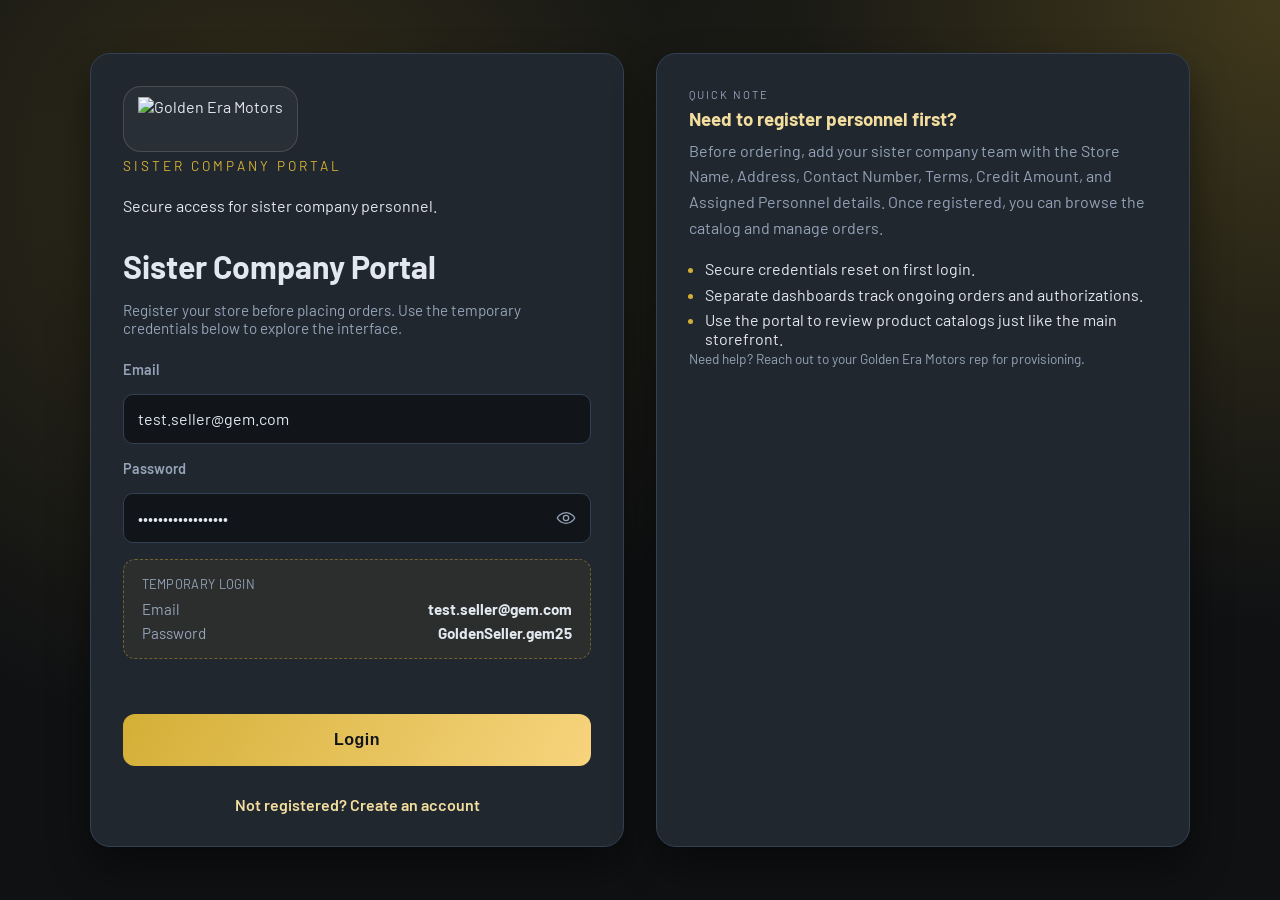
==== sc-orders.html @ 74445f39 "Add files via upload" ====
<!DOCTYPE html>
<html lang="en">
<head>
<meta charset="UTF-8">
<meta name="viewport" content="width=device-width, initial-scale=1.0">
<title>My Orders | Golden Era Motors</title>

<link rel="stylesheet" href="sc-style.css">
<link rel="preconnect" href="https://fonts.googleapis.com">
<link rel="preconnect" href="https://fonts.gstatic.com" crossorigin>
<link href="https://fonts.googleapis.com/css2?family=Barlow:wght@400;500;600;700&display=swap" rel="stylesheet">

<script src="https://cdn.jsdelivr.net/npm/@supabase/supabase-js"></script>
<script src="js/sc-config.js"></script>
<script src="js/supabase.js"></script>

</head>

<body>

<header class="sc-products-header">
  <div class="sc-header-brand">
    <div class="sc-brand-stack">
      <a class="sc-header-logo-link" href="sc-dashboard.html" aria-label="Go to dashboard">
        <img class="sc-header-logo" src="https://pub-431a1eccf270455a99eab6163255ef53.r2.dev/logo/GoldenEraMotors.png" alt="Golden Era Motors">
      </a>
      <p class="sc-header-subtitle">Sister Company Portal</p>
    </div>
  </div>
  <nav class="sc-products-nav">
    <a href="sc-dashboard.html" aria-label="Dashboard">
      <span class="nav-icon" aria-hidden="true">
        <svg viewBox="0 0 24 24" focusable="false">
          <path d="M3 10.5 12 3l9 7.5v8.5a1 1 0 0 1-1 1h-5v-6h-6v6H4a1 1 0 0 1-1-1z" fill="none" stroke="currentColor" stroke-width="1.6" stroke-linecap="round" stroke-linejoin="round"/>
        </svg>
      </span>
      <span class="nav-label">Dashboard</span>
    </a>
    <a href="sc-products.html" aria-label="Products">
      <span class="nav-icon" aria-hidden="true">
        <svg viewBox="0 0 24 24" focusable="false">
          <rect x="3" y="3" width="7" height="7" rx="1" fill="none" stroke="currentColor" stroke-width="1.6"/>
          <rect x="14" y="3" width="7" height="7" rx="1" fill="none" stroke="currentColor" stroke-width="1.6"/>
          <rect x="3" y="14" width="7" height="7" rx="1" fill="none" stroke="currentColor" stroke-width="1.6"/>
          <rect x="14" y="14" width="7" height="7" rx="1" fill="none" stroke="currentColor" stroke-width="1.6"/>
        </svg>
      </span>
      <span class="nav-label">Products</span>
    </a>
    <a href="sc-cart.html" aria-label="Cart">
      <span class="nav-icon" aria-hidden="true">
        <svg viewBox="0 0 24 24" focusable="false">
          <path d="M6 6h15l-1.6 5.7a2 2 0 0 1-1.9 1.3H8.2a2 2 0 0 1-1.9-1.4L5 3H2" fill="none" stroke="currentColor" stroke-width="1.6" stroke-linecap="round" stroke-linejoin="round"/>
          <circle cx="9" cy="19" r="1.6" fill="none" stroke="currentColor" stroke-width="1.6"/>
          <circle cx="18" cy="19" r="1.6" fill="none" stroke="currentColor" stroke-width="1.6"/>
        </svg>
        <span class="nav-badge" id="cartBadge"></span>
      </span>
      <span class="nav-label">Cart</span>
    </a>
    <a href="sc-orders.html" class="active" aria-label="Orders">
      <span class="nav-icon" aria-hidden="true">
        <svg viewBox="0 0 24 24" focusable="false">
          <path d="M8 6h12M8 12h12M8 18h12M4 6h.01M4 12h.01M4 18h.01" fill="none" stroke="currentColor" stroke-width="1.6" stroke-linecap="round"/>
        </svg>
        <span class="nav-badge" id="ordersBadge"></span>
      </span>
      <span class="nav-label">Orders</span>
    </a>
    <a href="sc-register.html" aria-label="Account">
      <span class="nav-icon" aria-hidden="true">
        <svg viewBox="0 0 24 24" focusable="false">
          <path d="M12 12a4 4 0 1 0-0.001-8.001A4 4 0 0 0 12 12Zm-7 8.5a7 7 0 0 1 14 0" fill="none" stroke="currentColor" stroke-width="1.6" stroke-linecap="round"/>
        </svg>
      </span>
      <span class="nav-label">Account</span>
    </a>
    <a href="sc-logout.html" data-logout aria-label="Logout">
      <span class="nav-icon" aria-hidden="true">
        <svg viewBox="0 0 24 24" focusable="false">
          <path d="M15 12H3M11 8l4 4-4 4M21 4v16a1 1 0 0 1-1 1h-6" fill="none" stroke="currentColor" stroke-width="1.6" stroke-linecap="round" stroke-linejoin="round"/>
        </svg>
      </span>
      <span class="nav-label">Logout</span>
    </a>
    <div class="sc-header-store" aria-live="polite">
      <span class="sc-header-store-label">Logged on</span>
      <span class="sc-header-store-name" id="scHeaderStoreName">-</span>
    </div>
  </nav>
</header>

<div class="container">
  <h2>My Orders</h2>

  <div class="table-container">
    <table>
      <thead>
        <tr>
          <th>Order #</th>
          <th>Date</th>
          <th>Total</th>
          <th>Status</th>
        </tr>
      </thead>
      <tbody id="ordersTableBody"></tbody>
    </table>
  </div>
</div>

<script src="sc-guard.js"></script>
<script src="sc-header.js"></script>
<script src="sc-logout-confirm.js"></script>
<script src="sc-orders.js"></script>

</body>
</html>
---- sc-style.css ----
/* Golden Era Motors - SC Portal Styles */

/* Using variables for consistency, inspired by your main stylesheet */
:root {
  --primary: #D4AF37; /* GM Gold */
  --primary-light: #F3DE9F; /* GM Gold Soft */
  --background: #181a1b; /* Very dark gray */
  --text: #E2E8F0; /* Light gray for text */
  --text-light: #94A3B8; /* Muted gray */
  --border: #334155; /* Slate/blue-gray for borders */
  --card: #21272e; /* Dark card background */
  --image-bg: #ffffff; /* White image background */
  --shadow: 0 4px 6px -1px rgba(0, 0, 0, 0.4), 0 2px 4px -2px rgba(0, 0, 0, 0.3);
  --danger: #f87171; /* Red for destructive actions */
  --font-head: "Barlow", "Segoe UI", sans-serif;
  --font-body: "Barlow", "Segoe UI", sans-serif;
  --font-mono: "Barlow", "Segoe UI", sans-serif;
}

/* Basic Reset & Body */
* {
  box-sizing: border-box;
}

body {
  margin: 0;
  font-family: var(--font-body);
  background-color: var(--background);
  color: var(--text);
  -webkit-font-smoothing: antialiased;
  -moz-osx-font-smoothing: grayscale;
}

/* Header */
header {
  background: linear-gradient(106deg, #24160F 0%, #2E1D14 42%, #4B5057 100%);
  padding: 1rem 2rem;
  display: flex;
  justify-content: space-between;
  align-items: center;
  border-bottom: 1px solid var(--border);
  box-shadow: var(--shadow);
}

header h2 {
  margin: 0;
  font-family: var(--font-head);
  color: var(--primary-light);
  font-size: 1.5rem;
}

header nav {
  display: flex;
  gap: 1.5rem;
}

header nav a {
  color: var(--text-light);
  text-decoration: none;
  font-weight: 600;
  padding: 0.5rem 0;
  border-bottom: 2px solid transparent;
  transition: color 0.2s, border-color 0.2s;
}

header nav a:hover,
header nav a.active {
  color: var(--primary);
  border-bottom-color: var(--primary);
}

/* Main Container */
.dashboard-container, .container {
  max-width: 1200px;
  margin: 2rem auto;
  padding: 0 2rem;
}

.dashboard-container h2, .container h2 {
    font-family: var(--font-head);
    font-size: clamp(1.6rem, 1.2vw + 1.25rem, 2rem);
    line-height: 1.15;
    color: var(--primary-light);
    border-bottom: 1px solid var(--border);
    padding-bottom: 0.5rem;
    margin-bottom: 2rem;
}

.dashboard-container h3 {
    font-family: var(--font-head);
    font-size: 1.5rem;
    color: var(--text);
    margin-top: 3rem;
    margin-bottom: 1.5rem;
}

.dashboard-gallery {
  display: grid;
  grid-template-columns: repeat(auto-fit, minmax(160px, 1fr));
  gap: 1rem;
  margin-bottom: 2.5rem;
}

.dashboard-gallery img {
  width: 100%;
  height: 160px;
  object-fit: cover;
  border-radius: 14px;
  border: 1px solid var(--border);
  background: var(--image-bg);
  box-shadow: var(--shadow);
}

/* Cards */
.cards {
  display: grid;
  grid-template-columns: repeat(auto-fit, minmax(240px, 1fr));
  gap: 1.5rem;
  margin-bottom: 2rem;
}

.card {
  background: var(--card);
  padding: 1.5rem;
  border-radius: 12px;
  border: 1px solid var(--border);
  box-shadow: var(--shadow);
  transition: transform 0.2s, box-shadow 0.2s;
}

.card:hover {
    transform: translateY(-5px);
    box-shadow: 0 8px 25px rgba(0,0,0,0.2);
}

.card h3 {
  margin: 0 0 0.5rem 0;
  font-size: 0.9rem;
  font-family: var(--font-mono);
  color: var(--text-light);
  text-transform: uppercase;
}

.card p {
  margin: 0;
  font-size: 2rem;
  font-weight: 700;
  color: var(--primary);
  font-family: var(--font-mono);
}

/* Quick Links */
.quick-links {
  display: flex;
  gap: 1rem;
  margin-bottom: 2rem;
}

.quick-links a {
  padding: 0.75rem 1.5rem;
  background: var(--primary);
  color: var(--background);
  text-decoration: none;
  border-radius: 8px;
  font-weight: 700;
  transition: background-color 0.2s, transform 0.2s;
}

.quick-links a:hover {
  background: var(--primary-light);
  transform: translateY(-2px);
}

/* Table */
.table-container {
    background: var(--card);
    border-radius: 12px;
    border: 1px solid var(--border);
    overflow-x: auto;
    overflow-y: hidden;
    box-shadow: var(--shadow);
    -webkit-overflow-scrolling: touch;
}

table {
  width: 100%;
  border-collapse: collapse;
  font-size: 0.95rem;
  line-height: 1.4;
  min-width: 640px;
}

th, td {
  padding: 1rem 1.5rem;
  border-bottom: 1px solid var(--border);
  text-align: left;
  vertical-align: middle;
}

th {
  background: rgba(0,0,0,0.2);
  font-family: var(--font-mono);
  font-size: 0.75rem;
  font-weight: 600;
  color: var(--text-light);
  text-transform: uppercase;
  letter-spacing: 0.05em;
}

tbody tr:last-child td {
    border-bottom: none;
}

tbody tr:hover {
  background-color: rgba(255, 255, 255, 0.03);
}

/* Cart */
.cart-actions {
  display: flex;
  flex-wrap: wrap;
  align-items: center;
  gap: 0.75rem;
  margin-bottom: 1rem;
}

.cart-actions-spacer {
  flex: 1;
}

.sc-btn {
  height: 40px;
  padding: 0 1rem;
  border-radius: 999px;
  border: 1px solid rgba(255, 255, 255, 0.18);
  background: rgba(255, 255, 255, 0.06);
  color: var(--text);
  font-weight: 700;
  cursor: pointer;
  transition: transform 0.18s ease, background-color 0.18s ease, border-color 0.18s ease;
  display: inline-flex;
  align-items: center;
  justify-content: center;
}

.sc-btn:hover {
  transform: translateY(-1px);
  border-color: rgba(212, 175, 55, 0.6);
}

.sc-btn:focus-visible {
  outline: none;
  box-shadow: 0 0 0 3px rgba(212, 175, 55, 0.3);
}

.sc-btn-primary {
  background: linear-gradient(120deg, var(--primary), #f7d47d);
  border-color: rgba(212, 175, 55, 0.6);
  color: #0f1113;
}

.sc-btn-secondary {
  background: rgba(212, 175, 55, 0.12);
  border-color: rgba(212, 175, 55, 0.35);
}

.sc-btn-ghost {
  background: transparent;
}

.cart-qty {
  width: 84px;
  padding: 0.45rem 0.6rem;
  border-radius: 10px;
  border: 1px solid rgba(255, 255, 255, 0.14);
  background: rgba(17, 20, 25, 0.9);
  color: var(--text);
}

.cart-summary {
  margin-top: 1rem;
  display: flex;
  flex-direction: column;
  gap: 0.35rem;
  align-items: flex-end;
  color: var(--text-light);
}

.cart-summary-row {
  display: flex;
  gap: 0.6rem;
  align-items: baseline;
}

.cart-summary-row strong {
  color: var(--text);
  font-family: var(--font-mono);
}

/* Login grid and cards */
.sc-login-page {
  min-height: 100vh;
  display: flex;
  align-items: center;
  justify-content: center;
  padding: 2rem;
  background: radial-gradient(circle at top right, rgba(212, 175, 55, 0.25), transparent 40%),
    radial-gradient(circle at 20% 20%, rgba(212, 175, 55, 0.18), transparent 45%),
    #0f1113;
}

.login-grid {
  width: min(1100px, 100%);
  display: grid;
  grid-template-columns: repeat(auto-fit, minmax(280px, 1fr));
  gap: 2rem;
  align-items: stretch;
}

.form-card,
.info-card {
  background: var(--card);
  border: 1px solid var(--border);
  border-radius: 20px;
  padding: 2rem;
  box-shadow: 0 20px 40px rgba(0, 0, 0, 0.45);
}

.form-card {
  display: flex;
  flex-direction: column;
  gap: 1rem;
}

.login-brand {
  display: flex;
  flex-direction: column;
  gap: 0.35rem;
}

.login-brand .logo-link {
  display: inline-flex;
  align-items: center;
  justify-content: center;
  padding: 10px 14px;
  border-radius: 18px;
  border: 1px solid rgba(255, 255, 255, 0.14);
  background: rgba(255, 255, 255, 0.04);
  width: fit-content;
}

.login-logo {
  display: block;
  height: 44px;
  width: auto;
}

.login-subtitle {
  margin: 0;
  font-family: var(--font-head);
  letter-spacing: 0.22em;
  text-transform: uppercase;
  font-size: 0.85rem;
  color: var(--primary);
}

.form-card h2,
.info-card h2 {
  margin: 0;
  font-size: 2rem;
  font-family: var(--font-head);
  color: var(--text);
}

.subhead {
  margin: 0;
  font-size: 0.95rem;
  color: var(--text-light);
}

form {
  display: grid;
  gap: 1rem;
  margin-top: 0.5rem;
}

form label {
  font-size: 0.9rem;
  font-weight: 600;
  color: var(--text-light);
}

form input {
  width: 100%;
  height: 50px;
  padding: 0 14px;
  border-radius: 10px;
  border: 1px solid var(--border);
  background: #111419;
  color: var(--text);
  font-size: 1rem;
  font-family: var(--font-body);
  transition: border-color 0.2s ease, box-shadow 0.2s ease;
}

form select,
form textarea {
  width: 100%;
  min-height: 50px;
  padding: 0 14px;
  border-radius: 10px;
  border: 1px solid var(--border);
  background: #111419;
  color: var(--text);
  font-size: 1rem;
  font-family: var(--font-body);
  transition: border-color 0.2s ease, box-shadow 0.2s ease;
}

form textarea {
  padding: 12px 14px;
  resize: vertical;
}

form input:focus {
  outline: none;
  border-color: var(--primary);
  box-shadow: 0 0 0 3px rgba(212, 175, 55, 0.24);
}

form select:focus,
form textarea:focus {
  outline: none;
  border-color: var(--primary);
  box-shadow: 0 0 0 3px rgba(212, 175, 55, 0.24);
}

.password-field {
  position: relative;
  display: flex;
  align-items: center;
}

.password-field input {
  padding-right: 50px;
}

.password-field button {
  position: absolute;
  right: 6px;
  height: 38px;
  width: 38px;
  padding: 0;
  border-radius: 8px;
  border: none;
  background: transparent;
  color: var(--text-light);
  cursor: pointer;
  transition: color 0.2s ease, background-color 0.2s ease;
  display: inline-flex;
  align-items: center;
  justify-content: center;
}

.password-field button:hover {
  color: var(--primary-light);
  background: rgba(212, 175, 55, 0.08);
}

.sc-register-grid {
  margin: 0;
  width: 100%;
  max-width: none;
  align-items: start;
}

form.login-grid.sc-register-grid {
  gap: 2rem;
  margin-top: 0;
  grid-template-columns: 1fr 1fr;
}

.sc-products-page.sc-register-page {
  max-width: none;
}

.sc-form-grid {
  display: grid;
  gap: 1rem;
}

.sc-field {
  display: grid;
  gap: 0.35rem;
}

.sc-register-actions {
  grid-column: 1 / -1;
  display: flex;
  align-items: center;
  justify-content: space-between;
  gap: 1rem;
  flex-wrap: wrap;
}

.sc-register-actions button[type="submit"] {
  margin-top: 0;
  min-width: 180px;
}

.sc-link {
  color: var(--primary-light);
  text-decoration: none;
  font-weight: 700;
  opacity: 0.92;
  transition: opacity 0.18s ease, color 0.18s ease;
}

.sc-link:hover {
  opacity: 1;
  color: var(--primary);
  text-decoration: underline;
}

.approver-actions {
  display: flex;
  justify-content: flex-end;
  margin-top: 0.25rem;
}

.approver-list {
  display: grid;
  gap: 1rem;
  margin-top: 1rem;
}

.approver-card {
  border-radius: 16px;
  border: 1px solid rgba(255, 255, 255, 0.12);
  background: rgba(0, 0, 0, 0.16);
  padding: 1rem;
  transition: transform 0.2s ease, box-shadow 0.2s ease, border-color 0.2s ease, background-color 0.2s ease;
}

.approver-card:hover {
  transform: translateY(-4px);
  box-shadow: 0 12px 30px rgba(0, 0, 0, 0.45);
  border-color: rgba(212, 175, 55, 0.4);
  background: rgba(255, 255, 255, 0.04);
}

.approver-card-header {
  display: flex;
  align-items: center;
  justify-content: space-between;
  gap: 0.75rem;
  margin-bottom: 0.75rem;
}

.approver-card-title {
  font-family: var(--font-mono);
  font-size: 0.8rem;
  letter-spacing: 0.06em;
  text-transform: uppercase;
  color: var(--text-light);
}

.approver-fields {
  display: grid;
  grid-template-columns: 1fr 1fr;
  gap: 0.75rem 1rem;
}

.approver-fields input {
  height: 44px;
  font-size: 0.95rem;
}

@media (max-width: 720px) {
  form.login-grid.sc-register-grid {
    grid-template-columns: 1fr;
  }

  .approver-fields {
    grid-template-columns: 1fr;
  }

  .sc-register-actions {
    justify-content: center;
  }
}

.password-field svg {
  width: 20px;
  height: 20px;
}

.password-field .icon-eye-off {
  display: none;
}

.password-field button[aria-pressed="true"] .icon-eye {
  display: none;
}

.password-field button[aria-pressed="true"] .icon-eye-off {
  display: inline;
}

form button[type="submit"] {
  margin-top: 0.25rem;
  height: 52px;
  border: none;
  border-radius: 12px;
  font-size: 1rem;
  font-weight: 700;
  letter-spacing: 0.5px;
  background: linear-gradient(120deg, var(--primary), #f7d47d);
  color: #111419;
  cursor: pointer;
  transition: transform 0.2s ease, box-shadow 0.2s ease;
}

form button[type="submit"]:hover {
  transform: translateY(-2px);
  box-shadow: 0 10px 30px rgba(212, 175, 55, 0.4);
}

.form-message {
  min-height: 1.2rem;
  margin: 0;
  font-size: 0.9rem;
  color: var(--text-light);
  transition: color 0.2s ease;
  text-align: center;
}

.form-message.success {
  color: #4ade80;
}

.form-message.error {
  color: #f87171;
}

.default-credentials {
  padding: 1rem 1.1rem;
  border-radius: 12px;
  border: 1px dashed rgba(212, 175, 55, 0.4);
  background: rgba(212, 175, 55, 0.06);
}

.default-credentials .label {
  margin: 0 0 0.5rem;
  font-size: 0.8rem;
  text-transform: uppercase;
  letter-spacing: 0.3px;
  color: var(--text-light);
}

.default-credentials ul {
  list-style: none;
  margin: 0;
  padding: 0;
  display: grid;
  gap: 0.4rem;
}

.default-credentials li {
  display: flex;
  justify-content: space-between;
  font-size: 0.95rem;
  color: var(--text);
  font-family: var(--font-mono);
}

.default-credentials span {
  color: var(--text-light);
}

.secondary-link {
  margin-top: 0.8rem;
  text-decoration: none;
  color: var(--primary-light);
  font-weight: 600;
  text-align: center;
}

.secondary-link:hover {
  text-decoration: underline;
}

.info-card .info-header h3 {
  margin: 0.2rem 0 0.5rem;
  font-family: var(--font-head);
  color: var(--primary-light);
}

.info-card p {
  line-height: 1.6;
  color: var(--text-light);
  margin: 0;
}

.info-list {
  margin: 1.2rem 0 0;
  padding-left: 1rem;
  color: var(--text);
  display: flex;
  flex-direction: column;
  gap: 0.4rem;
}

.info-list li::marker {
  color: var(--primary);
}

.info-footnote {
  margin-top: 1.5rem;
  font-size: 0.85rem;
  color: var(--text-light);
}

.info-card .eyebrow {
  text-transform: uppercase;
  letter-spacing: 2px;
  font-size: 0.7rem;
  color: var(--text-light);
}
/* Responsive */
@media (max-width: 768px) {
  header {
    flex-direction: column;
    gap: 1rem;
    padding: 1rem;
  }
  header nav {
    width: 100%;
    justify-content: space-around;
    gap: 0.5rem;
  }
  .dashboard-container,
  .container {
    padding: 0 1rem;
    margin: 1.5rem auto;
  }
  .quick-links {
    flex-direction: column;
  }
  .quick-links a {
    text-align: center;
  }
  th,
  td {
    padding: 0.75rem;
  }
  table {
    font-size: 0.9rem;
    min-width: 560px;
  }
  th {
    font-size: 0.7rem;
  }
  .sc-login-page {
    padding: 1.5rem;
  }
}

/* SC Products Page */
.sc-products-body {
  background: radial-gradient(circle at top right, rgba(212, 175, 55, 0.25), transparent 45%),
    radial-gradient(circle at 20% 20%, rgba(255, 255, 255, 0.08), transparent 60%),
    #070b0f;
  min-height: 100vh;
  color: var(--text);
}

.sc-products-header {
  padding: 1.25rem 2rem;
  display: flex;
  justify-content: space-between;
  align-items: center;
  border-bottom: 1px solid rgba(255, 255, 255, 0.08);
  background: rgba(10, 13, 17, 0.6);
  box-shadow: 0 15px 30px rgba(0, 0, 0, 0.45);
  position: sticky;
  top: 0;
  z-index: 100;
}

.sc-header-brand {
  display: flex;
  align-items: center;
  gap: 0.8rem;
  color: var(--primary);
  flex-wrap: wrap;
}

.sc-brand-stack {
  display: flex;
  flex-direction: column;
  align-items: flex-start;
  gap: 0.25rem;
}

.sc-header-logo-link {
  display: inline-flex;
  align-items: center;
  justify-content: center;
  padding: 6px 10px;
  border-radius: 14px;
  border: 1px solid rgba(255, 255, 255, 0.14);
  background: rgba(255, 255, 255, 0.04);
  transition: transform 0.18s ease, border-color 0.18s ease, background-color 0.18s ease;
}

.sc-header-logo-link:hover {
  transform: translateY(-1px);
  border-color: rgba(212, 175, 55, 0.5);
  background: rgba(212, 175, 55, 0.06);
}

.sc-header-logo {
  display: block;
  height: 34px;
  width: auto;
}

.sc-header-copy {
  display: flex;
  flex-direction: column;
  gap: 2px;
}

.sc-header-subtitle {
  margin: 0;
  font-family: var(--font-head);
  letter-spacing: 0.2em;
  text-transform: uppercase;
  font-size: 0.85rem;
  color: var(--primary-light);
  font-weight: 700;
}

.sc-header-store {
  display: flex;
  flex-direction: column;
  gap: 0.15rem;
  padding: 0.45rem 0.9rem;
  border-radius: 16px;
  background: linear-gradient(135deg, rgba(212, 175, 55, 0.18), rgba(255, 255, 255, 0.04));
  border: 1px solid rgba(212, 175, 55, 0.4);
  box-shadow: inset 0 1px 0 rgba(255, 255, 255, 0.08);
}

.sc-header-store-label {
  font-size: 0.65rem;
  letter-spacing: 0.3em;
  text-transform: uppercase;
  color: var(--text-light);
}

.sc-header-store-name {
  font-size: 0.95rem;
  font-weight: 700;
  color: var(--primary-light);
  letter-spacing: 0.08em;
  text-transform: uppercase;
}

.sc-logo-mark {
  width: 46px;
  height: 46px;
  border-radius: 14px;
  border: 1px solid rgba(255, 255, 255, 0.4);
  display: flex;
  align-items: center;
  justify-content: center;
  background: rgba(255, 255, 255, 0.08);
  font-size: 1.1rem;
}

.sc-products-nav {
  display: flex;
  align-items: center;
  gap: 1rem;
}

.sc-products-nav a {
  color: var(--text-light);
  text-decoration: none;
  font-weight: 600;
  padding: 0.35rem 0.65rem;
  border-radius: 999px;
  border: 1px solid transparent;
  display: inline-flex;
  align-items: center;
  gap: 0.45rem;
  transition: color 0.2s ease, border-color 0.2s ease, background-color 0.2s ease, transform 0.2s ease;
}

.sc-products-nav a.active {
  color: var(--primary);
  border-color: rgba(212, 175, 55, 0.55);
  background: rgba(212, 175, 55, 0.1);
}

.sc-products-nav a:hover {
  color: var(--primary-light);
  background: rgba(255, 255, 255, 0.06);
  transform: translateY(-1px);
}

.sc-products-nav a[data-logout] {
  color: var(--danger);
  border-color: rgba(248, 113, 113, 0.4);
  background-color: rgba(248, 113, 113, 0.1);
}

.sc-products-nav a[data-logout]:hover {
  color: #fff;
  border-color: var(--danger);
  background-color: rgba(248, 113, 113, 0.25);
}

.nav-icon {
  position: relative;
  display: inline-flex;
  align-items: center;
  justify-content: center;
}

.nav-badge {
  position: absolute;
  top: -4px;
  right: -8px;
  background-color: var(--danger);
  color: white;
  border-radius: 999px;
  font-size: 10px;
  font-weight: 700;
  min-width: 18px;
  height: 18px;
  display: flex;
  align-items: center;
  justify-content: center;
  padding: 0 5px;
  border: 2px solid var(--background);
  transform: scale(0);
  transition: transform 0.2s ease-out;
}

.nav-badge.is-visible {
  transform: scale(1);
}

.nav-icon svg {
  width: 18px;
  height: 18px;
  stroke: currentColor;
}

.nav-label {
  font-size: 0.85rem;
  letter-spacing: 0.08em;
  text-transform: uppercase;
}

.sc-products-page {
  padding: 2.25rem clamp(0.75rem, 3vw, 2.5rem);
  max-width: 1600px;
  margin: 0 auto;
  display: flex;
  flex-direction: column;
  gap: 2rem;
}

.products-hero {
  background: linear-gradient(130deg, rgba(212, 175, 55, 0.2), rgba(18, 24, 30, 0.7));
  border: 1px solid rgba(255, 255, 255, 0.08);
  border-radius: 28px;
  padding: 2rem;
  display: grid;
  grid-template-columns: repeat(auto-fit, minmax(240px, 1fr));
  gap: 1.5rem;
  box-shadow: 0 25px 60px rgba(0, 0, 0, 0.45);
}

.hero-copy h1 {
  margin: 0 0 0.6rem;
  font-size: clamp(2rem, 3vw, 2.6rem);
  font-family: var(--font-head);
}

.hero-lede {
  margin: 0 0 1rem;
  color: var(--text-light);
  max-width: 520px;
}

.hero-highlight {
  color: var(--primary-light);
  font-weight: 700;
}

.hero-stats {
  display: flex;
  gap: 1.5rem;
}

.hero-stats div {
  border-left: 2px solid rgba(212, 175, 55, 0.4);
  padding-left: 1rem;
}

.hero-stats .stat-label {
  margin: 0;
  font-size: 0.8rem;
  text-transform: uppercase;
  letter-spacing: 0.2em;
  color: var(--text-light);
}

.hero-stats .stat-value {
  margin: 0.2rem 0 0;
  font-size: 1.2rem;
  font-weight: 700;
}

.hero-card {
  background: rgba(3, 6, 10, 0.8);
  border-radius: 20px;
  border: 1px solid rgba(255, 255, 255, 0.08);
  padding: 1.5rem;
  display: flex;
  flex-direction: column;
  gap: 0.4rem;
}

.hero-card-label {
  text-transform: uppercase;
  letter-spacing: 0.4em;
  font-size: 0.7rem;
  color: var(--text-light);
}

.products-grid-section {
  background: rgba(5, 7, 11, 0.8);
  border: 1px solid rgba(255, 255, 255, 0.08);
  border-radius: 26px;
  padding: 1.5rem;
  box-shadow: 0 15px 40px rgba(0, 0, 0, 0.45);
}

.products-grid-header {
  display: flex;
  justify-content: space-between;
  align-items: center;
  margin-bottom: 1rem;
}

.products-grid-header h2 {
  margin: 0;
  font-family: var(--font-head);
  font-size: 1.9rem;
}

.grid-chip {
  padding: 0.4rem 1rem;
  background: rgba(212, 175, 55, 0.2);
  border: 1px solid rgba(212, 175, 55, 0.6);
  border-radius: 999px;
  font-size: 0.85rem;
  letter-spacing: 0.2em;
}

.product-loader {
  text-align: center;
  font-size: 0.95rem;
  margin-bottom: 1rem;
  color: var(--text-light);
  display: inline-flex;
  align-items: center;
  gap: 0.6rem;
}

.loader-spinner {
  width: 16px;
  height: 16px;
  border-radius: 50%;
  border: 2px solid rgba(255, 255, 255, 0.2);
  border-top-color: var(--primary);
  animation: spinner 0.85s linear infinite;
}

.product-loader.is-hidden {
  display: none;
}

/* Inventory-style filters (match SellerPage inventory filters) */
.sc-inventory-filters {
  background: rgba(5, 7, 11, 0.82);
  background: linear-gradient(145deg, rgba(255, 255, 255, 0.02), rgba(255, 255, 255, 0)), rgba(5, 7, 11, 0.82);
  padding: 24px;
  border-radius: 16px;
  border: 1px solid rgba(255, 255, 255, 0.08);
  box-shadow: 0 18px 45px rgba(0, 0, 0, 0.45);
  position: relative;
}

.sc-inventory-filters h3 {
  margin: 0 0 16px 0;
  font-family: var(--font-head);
  font-size: 18px;
}

.inventory-filter-grid {
  display: grid;
  grid-template-columns: repeat(3, 1fr);
  gap: 24px;
}

.filter-column {
  display: flex;
  flex-direction: column;
  gap: 16px;
}

.inventory-filter-grid .span-full {
  grid-column: 1 / -1;
}

.search-actions-row {
  display: flex;
  align-items: flex-end;
  gap: 16px;
}

.search-group {
  flex: 1;
}

.inventory-actions-inline {
  display: flex;
  gap: 8px;
}

.sc-products-page .form-group {
  display: flex;
  flex-direction: column;
  gap: 6px;
}

.sc-products-page .form-label {
  font-size: 12px;
  font-weight: 600;
  color: var(--text-light);
  font-family: var(--font-mono);
  text-transform: uppercase;
  letter-spacing: 0.08em;
}

.sc-products-page .form-control {
  width: 100%;
  padding: 10px 12px;
  border-radius: 10px;
  border: 1px solid rgba(255, 255, 255, 0.14);
  background: rgba(17, 20, 25, 0.9);
  color: var(--text);
  font-size: 14px;
  transition: border-color 0.2s, box-shadow 0.2s;
}

.sc-products-page .form-control:focus {
  outline: none;
  border-color: var(--primary);
  box-shadow: 0 0 0 2px rgba(212, 175, 55, 0.28);
}

.sc-clear-btn {
  position: absolute;
  top: 18px;
  right: 18px;
  height: 34px;
  padding: 0 16px;
  border: 0;
  border-radius: 999px;
  background: linear-gradient(120deg, var(--primary), #f7d47d);
  color: #0f1113;
  font-weight: 800;
  letter-spacing: 0.04em;
  cursor: pointer;
  box-shadow: 0 10px 28px rgba(0, 0, 0, 0.35);
}

.sc-clear-btn:hover {
  transform: translateY(-1px);
  box-shadow: 0 14px 32px rgba(0, 0, 0, 0.45);
}

@media (max-width: 960px) {
  .inventory-filter-grid {
    grid-template-columns: 1fr;
  }
  .sc-clear-btn {
    position: static;
    margin: 0 0 12px auto;
    display: inline-flex;
    align-items: center;
    justify-content: center;
  }
  .search-actions-row {
    flex-direction: column;
    align-items: stretch;
  }
  .inventory-actions-inline {
    justify-content: flex-end;
  }
}

.products-grid {
  display: grid;
  grid-template-columns: repeat(5, minmax(0, 1fr));
  gap: 1rem;
}

.product-card {
  position: relative;
  border-radius: 22px;
  border: 1px solid rgba(212, 175, 55, 0.16);
  background: linear-gradient(160deg, rgba(18, 23, 30, 0.96), rgba(10, 12, 16, 0.9));
  overflow: hidden;
  display: flex;
  flex-direction: column;
  box-shadow: 0 18px 35px rgba(0, 0, 0, 0.45), inset 0 1px 0 rgba(255, 255, 255, 0.04);
  transition: transform 0.28s ease, box-shadow 0.28s ease, border-color 0.28s ease;
}

.product-card:hover {
  transform: translateY(-6px);
  border-color: rgba(212, 175, 55, 0.4);
  box-shadow: 0 26px 50px rgba(0, 0, 0, 0.6);
}

.product-photo {
  position: relative;
  padding: 1.1rem;
  background: radial-gradient(circle at 18% 18%, rgba(212, 175, 55, 0.16), transparent 60%), rgba(8, 10, 12, 0.7);
  min-height: 210px;
  border-bottom: 1px solid rgba(255, 255, 255, 0.06);
}

.product-photo img {
  width: 100%;
  height: 200px;
  object-fit: contain;
  background: var(--image-bg);
  border-radius: 16px;
  border: 1px solid rgba(15, 18, 22, 0.08);
  box-shadow: 0 12px 24px rgba(0, 0, 0, 0.2);
  transition: filter 0.3s ease, transform 0.3s ease;
}

.product-photo img:hover {
  filter: saturate(1.08);
  transform: translateY(-2px);
}

.product-badges {
  position: absolute;
  top: 12px;
  left: 12px;
  display: flex;
  gap: 0.5rem;
  flex-wrap: wrap;
  right: 12px;
}

.product-stock {
  font-size: 0.9rem;
  background: rgba(6, 8, 10, 0.75);
  padding: 0.2rem 0.75rem;
  border-radius: 999px;
  border: 1px solid rgba(255, 255, 255, 0.2);
  color: var(--text);
}

.product-brand-badge {
  font-size: 0.8rem;
  text-transform: uppercase;
  letter-spacing: 0.14em;
  background: rgba(212, 175, 55, 0.85);
  padding: 0.2rem 0.7rem;
  border-radius: 999px;
  border: 1px solid rgba(212, 175, 55, 0.95);
  color: #1a1406;
  margin-left: auto;
  font-weight: 700;
}

.product-cart-btn {
  width: 38px;
  height: 38px;
  border-radius: 999px;
  border: 1px solid rgba(255, 255, 255, 0.22);
  background: rgba(0, 0, 0, 0.55);
  color: var(--text);
  display: inline-flex;
  align-items: center;
  justify-content: center;
  cursor: pointer;
  margin-left: auto;
  transition: transform 0.18s ease, background-color 0.18s ease, border-color 0.18s ease;
}

.product-cart-btn.is-popping {
  animation: cart-pop 0.35s ease;
}

.product-cart-btn.is-popping svg {
  animation: cart-pop-ink 0.35s ease;
}

.product-cart-btn svg {
  width: 18px;
  height: 18px;
  fill: var(--primary-light);
}

.product-cart-btn:hover {
  transform: translateY(-1px);
  background: rgba(212, 175, 55, 0.12);
  border-color: rgba(212, 175, 55, 0.6);
}

.product-cart-btn:focus-visible {
  outline: none;
  box-shadow: 0 0 0 3px rgba(212, 175, 55, 0.3);
}

.product-gallery-btn {
  position: absolute;
  bottom: 12px;
  right: 12px;
  background: linear-gradient(135deg, var(--primary), #f1d68a);
  color: #0f1113;
  border: none;
  border-radius: 999px;
  padding: 0.35rem 1rem;
  font-weight: 700;
  cursor: pointer;
  box-shadow: 0 8px 20px rgba(0, 0, 0, 0.35);
}

.product-meta {
  padding: 1.2rem 1.5rem 1.7rem;
  display: flex;
  flex-direction: column;
  gap: 0.6rem;
}

.product-code {
  font-size: 0.85rem;
  letter-spacing: 0.35em;
  text-transform: uppercase;
  color: var(--text-light);
  margin: 0;
}

.product-meta h3 {
  margin: 0;
  font-size: 1.05rem;
  line-height: 1.25;
  font-weight: 700;
  overflow: hidden;
  text-overflow: ellipsis;
  overflow-wrap: anywhere;
  display: -webkit-box;
  -webkit-box-orient: vertical;
  -webkit-line-clamp: 2;
  max-height: 2.5em;
  min-height: 2.5em;
}

.product-category {
  margin: 0;
  font-size: 0.82rem;
  color: var(--text-light);
  text-transform: uppercase;
  letter-spacing: 0.2em;
  display: inline-flex;
  align-items: center;
  gap: 0.35rem;
  padding: 0.2rem 0.6rem;
  border-radius: 999px;
  background: rgba(255, 255, 255, 0.05);
  border: 1px solid rgba(255, 255, 255, 0.08);
  width: fit-content;
}

.product-price {
  margin: 0;
  font-size: 1.2rem;
  font-weight: 700;
  color: var(--primary);
  text-shadow: 0 6px 18px rgba(212, 175, 55, 0.25);
}

.product-description {
  margin: 0;
  color: var(--text-light);
  line-height: 1.4;
  font-size: 0.95rem;
}

.product-specs {
  display: flex;
  gap: 0.9rem;
  align-items: center;
  font-size: 0.85rem;
  text-transform: uppercase;
  letter-spacing: 0.16em;
  color: var(--text-light);
}

.product-brand {
  color: var(--primary-light);
  font-weight: 700;
  padding: 0.15rem 0.45rem;
  border-radius: 999px;
  background: rgba(212, 175, 55, 0.12);
  border: 1px solid rgba(212, 175, 55, 0.28);
}

.sc-toast {
  position: fixed;
  right: 24px;
  bottom: 24px;
  background: rgba(8, 10, 12, 0.9);
  border: 1px solid rgba(255, 255, 255, 0.12);
  color: var(--text);
  padding: 0.85rem 1.1rem;
  border-radius: 14px;
  box-shadow: 0 14px 40px rgba(0, 0, 0, 0.45);
  font-size: 0.92rem;
  opacity: 0;
  pointer-events: none;
  transform: translateY(10px);
  transition: opacity 0.25s ease, transform 0.25s ease;
  z-index: 40;
}

.sc-toast.is-visible {
  opacity: 1;
  transform: translateY(0);
}

.empty-state {
  text-align: center;
  color: var(--text-light);
  font-size: 1.05rem;
}

.sc-approve-modal {
  position: fixed;
  inset: 0;
  background: rgba(0, 0, 0, 0.78);
  display: none;
  align-items: center;
  justify-content: center;
  padding: 1rem;
  z-index: 520;
}

.sc-approve-modal.is-visible {
  display: flex;
}

.sc-approve-modal-panel {
  width: min(560px, 100%);
  background: rgba(7, 9, 12, 0.96);
  border-radius: 22px;
  padding: 1.25rem;
  border: 1px solid rgba(212, 175, 55, 0.5);
  box-shadow: 0 20px 50px rgba(0, 0, 0, 0.65);
  max-height: calc(100vh - 2rem);
  overflow: auto;
}

.sc-approve-modal-header {
  display: flex;
  align-items: center;
  justify-content: space-between;
  gap: 1rem;
  margin-bottom: 0.75rem;
}

.sc-approve-modal-header h3 {
  margin: 0;
  font-size: 1.35rem;
  font-family: var(--font-head);
  color: var(--primary-light);
}

.sc-approve-modal-close {
  width: 42px;
  height: 42px;
  border-radius: 50%;
  border: 1px solid rgba(255, 255, 255, 0.22);
  background: rgba(255, 255, 255, 0.06);
  color: var(--text);
  display: inline-flex;
  align-items: center;
  justify-content: center;
  cursor: pointer;
  transition: transform 0.18s ease, background-color 0.18s ease, border-color 0.18s ease;
}

.sc-approve-modal-close:hover {
  transform: translateY(-1px);
  background: rgba(212, 175, 55, 0.12);
  border-color: rgba(212, 175, 55, 0.6);
}

.sc-approve-modal-close:focus-visible {
  outline: none;
  box-shadow: 0 0 0 3px rgba(212, 175, 55, 0.3);
}

.sc-approve-modal-body {
  display: grid;
  gap: 1rem;
}

form.sc-approve-form {
  margin-top: 0;
  gap: 1rem;
}

.sc-approve-modal-footer {
  margin-top: 1rem;
  display: flex;
  align-items: center;
  justify-content: flex-end;
  gap: 0.75rem;
  flex-wrap: wrap;
}

.sc-product-modal {
  position: fixed;
  inset: 0;
  background: rgba(0, 0, 0, 0.8);
  display: none;
  align-items: center;
  justify-content: center;
  padding: 1rem;
  z-index: 500;
}

.sc-product-modal.is-visible {
  display: flex;
}

.sc-product-modal-panel {
  width: min(1180px, 100%);
  background: rgba(7, 9, 12, 0.95);
  border-radius: 24px;
  padding: 1.5rem;
  border: 1px solid rgba(212, 175, 55, 0.5);
  box-shadow: 0 20px 50px rgba(0, 0, 0, 0.65);
  max-height: calc(100vh - 2rem);
  overflow: hidden;
  display: flex;
  flex-direction: column;
}

.sc-confirm-modal {
  position: fixed;
  inset: 0;
  background: rgba(0, 0, 0, 0.78);
  display: none;
  align-items: center;
  justify-content: center;
  padding: 1rem;
  z-index: 520;
}

.sc-confirm-modal.is-visible {
  display: flex;
}

.sc-confirm-panel {
  width: min(720px, 100%);
  background: rgba(7, 9, 12, 0.96);
  border-radius: 22px;
  border: 1px solid rgba(212, 175, 55, 0.45);
  box-shadow: 0 24px 55px rgba(0, 0, 0, 0.6);
  padding: 1.5rem;
  display: flex;
  flex-direction: column;
  gap: 1.25rem;
}

.confirm-header {
  display: flex;
  align-items: center;
  justify-content: space-between;
}

.confirm-header h3 {
  margin: 0;
  font-size: 1.35rem;
}

#confirmCloseBtn {
  width: 40px;
  height: 40px;
  border-radius: 50%;
  border: 1px solid rgba(255, 255, 255, 0.22);
  background: rgba(255, 255, 255, 0.06);
  color: var(--text);
  display: inline-flex;
  align-items: center;
  justify-content: center;
  cursor: pointer;
  transition: transform 0.18s ease, background-color 0.18s ease, border-color 0.18s ease;
}

#confirmCloseBtn:hover {
  transform: translateY(-1px);
  background: rgba(212, 175, 55, 0.12);
  border-color: rgba(212, 175, 55, 0.6);
}

#confirmCloseBtn .close-icon {
  font-size: 24px;
  line-height: 1;
  margin-top: -2px;
}

.confirm-body {
  display: grid;
  grid-template-columns: minmax(0, 280px) minmax(0, 1fr);
  gap: 1.5rem;
  align-items: start;
}

.confirm-image-wrap {
  background: var(--image-bg);
  border-radius: 18px;
  border: 1px solid rgba(255, 255, 255, 0.12);
  display: flex;
  align-items: center;
  justify-content: center;
  padding: 1rem;
}

.confirm-image-wrap img {
  width: 100%;
  height: 220px;
  object-fit: contain;
}

.confirm-code {
  margin: 0 0 0.4rem;
  font-size: 0.85rem;
  letter-spacing: 0.35em;
  text-transform: uppercase;
  color: var(--text-light);
}

.confirm-details h4 {
  margin: 0 0 0.5rem;
  font-size: 1.25rem;
}

.confirm-meta {
  margin: 0 0 0.4rem;
  color: var(--text-light);
  font-size: 0.9rem;
}

.confirm-price {
  margin: 0 0 0.6rem;
  color: var(--primary);
  font-size: 1.1rem;
  font-weight: 700;
}

.confirm-desc {
  margin: 0 0 0.75rem;
  color: var(--text-light);
  line-height: 1.4;
}

.confirm-qty {
  display: inline-flex;
  align-items: center;
  gap: 0.5rem;
  background: rgba(255, 255, 255, 0.06);
  border: 1px solid rgba(255, 255, 255, 0.15);
  border-radius: 999px;
  padding: 0.35rem 0.5rem;
}

.confirm-qty button {
  width: 32px;
  height: 32px;
  border-radius: 50%;
  border: none;
  background: rgba(212, 175, 55, 0.18);
  color: var(--text);
  font-size: 1.1rem;
  cursor: pointer;
}

.confirm-qty input {
  width: 52px;
  background: transparent;
  border: none;
  color: var(--text);
  text-align: center;
  font-size: 0.95rem;
  outline: none;
}

.confirm-footer {
  display: flex;
  justify-content: flex-end;
  gap: 0.75rem;
  flex-wrap: wrap;
}

.confirm-secondary,
.confirm-primary {
  border-radius: 999px;
  padding: 0.6rem 1.4rem;
  border: 1px solid transparent;
  font-weight: 600;
  cursor: pointer;
  transition: transform 0.2s ease, box-shadow 0.2s ease;
}

.confirm-secondary {
  background: rgba(255, 255, 255, 0.1);
  color: var(--text);
}

.confirm-primary {
  background: var(--primary);
  color: #0f1113;
  box-shadow: 0 8px 20px rgba(212, 175, 55, 0.35);
}

.confirm-primary:hover,
.confirm-secondary:hover {
  transform: translateY(-1px);
}

.sc-logout-modal {
  position: fixed;
  inset: 0;
  background: rgba(0, 0, 0, 0.78);
  display: none;
  align-items: center;
  justify-content: center;
  padding: 1rem;
  z-index: 540;
}

.sc-logout-modal.is-visible {
  display: flex;
}

.sc-logout-panel {
  width: min(520px, 100%);
  background: rgba(7, 9, 12, 0.96);
  border-radius: 20px;
  border: 1px solid rgba(212, 175, 55, 0.4);
  box-shadow: 0 24px 55px rgba(0, 0, 0, 0.6);
  padding: 1.25rem;
  display: flex;
  flex-direction: column;
  gap: 1rem;
}

.sc-logout-header {
  display: flex;
  align-items: center;
  justify-content: space-between;
}

.sc-logout-header h3 {
  margin: 0;
  font-size: 1.2rem;
}

.sc-logout-close {
  width: 36px;
  height: 36px;
  border-radius: 50%;
  border: 1px solid rgba(255, 255, 255, 0.22);
  background: rgba(255, 255, 255, 0.06);
  color: var(--text);
  display: inline-flex;
  align-items: center;
  justify-content: center;
  cursor: pointer;
}

.sc-logout-body {
  margin: 0;
  color: var(--text-light);
  line-height: 1.4;
}

.sc-logout-actions {
  display: flex;
  justify-content: flex-end;
  gap: 0.75rem;
}

.sc-logout-cancel,
.sc-logout-confirm {
  border-radius: 999px;
  padding: 0.55rem 1.3rem;
  border: 1px solid transparent;
  font-weight: 600;
  cursor: pointer;
}

.sc-logout-cancel {
  background: rgba(255, 255, 255, 0.1);
  color: var(--text);
}

.sc-logout-confirm {
  background: var(--primary);
  color: #0f1113;
  box-shadow: 0 8px 20px rgba(212, 175, 55, 0.35);
}

.sc-clear-modal {
  position: fixed;
  inset: 0;
  background: rgba(0, 0, 0, 0.78);
  display: none;
  align-items: center;
  justify-content: center;
  padding: 1rem;
  z-index: 550;
}

.sc-clear-modal.is-visible {
  display: flex;
}

.sc-clear-panel {
  width: min(520px, 100%);
  background: rgba(7, 9, 12, 0.96);
  border-radius: 20px;
  border: 1px solid rgba(212, 175, 55, 0.4);
  box-shadow: 0 24px 55px rgba(0, 0, 0, 0.6);
  padding: 1.25rem;
  display: flex;
  flex-direction: column;
  gap: 1rem;
}

.sc-clear-header {
  display: flex;
  align-items: center;
  justify-content: space-between;
}

.sc-clear-header h3 {
  margin: 0;
  font-size: 1.2rem;
}

.sc-clear-close {
  width: 36px;
  height: 36px;
  border-radius: 50%;
  border: 1px solid rgba(255, 255, 255, 0.22);
  background: rgba(255, 255, 255, 0.06);
  color: var(--text);
  display: inline-flex;
  align-items: center;
  justify-content: center;
  cursor: pointer;
}

.sc-clear-body {
  margin: 0;
  color: var(--text-light);
  line-height: 1.4;
}

.sc-clear-actions {
  display: flex;
  justify-content: flex-end;
  gap: 0.75rem;
}

.sc-clear-cancel,
.sc-clear-confirm {
  border-radius: 999px;
  padding: 0.55rem 1.3rem;
  border: 1px solid transparent;
  font-weight: 600;
  cursor: pointer;
}

.sc-clear-cancel {
  background: rgba(255, 255, 255, 0.1);
  color: var(--text);
}

.sc-clear-confirm {
  background: var(--primary);
  color: #0f1113;
  box-shadow: 0 8px 20px rgba(212, 175, 55, 0.35);
}

.sc-order-review-modal {
  position: fixed;
  inset: 0;
  background: rgba(0, 0, 0, 0.78);
  display: none;
  align-items: center;
  justify-content: center;
  padding: 1rem;
  z-index: 560;
}

.sc-order-review-modal.is-visible {
  display: flex;
}

.sc-order-review-panel {
  width: min(860px, 100%);
  background: rgba(7, 9, 12, 0.96);
  border-radius: 20px;
  border: 1px solid rgba(212, 175, 55, 0.4);
  box-shadow: 0 24px 55px rgba(0, 0, 0, 0.6);
  padding: 1.25rem;
  display: flex;
  flex-direction: column;
  gap: 1rem;
  max-height: calc(100vh - 2rem);
  overflow: hidden;
}

.sc-order-review-header {
  display: flex;
  align-items: center;
  justify-content: space-between;
}

.sc-order-review-header h3 {
  margin: 0;
  font-size: 1.2rem;
}

.sc-order-review-close {
  width: 36px;
  height: 36px;
  border-radius: 50%;
  border: 1px solid rgba(255, 255, 255, 0.22);
  background: rgba(255, 255, 255, 0.06);
  color: var(--text);
  display: inline-flex;
  align-items: center;
  justify-content: center;
  cursor: pointer;
}

.sc-order-review-list {
  display: flex;
  flex-direction: column;
  gap: 0.75rem;
  overflow: auto;
  padding-right: 4px;
}

.sc-review-row {
  display: grid;
  grid-template-columns: 90px minmax(0, 1fr) 140px;
  gap: 0.9rem;
  align-items: center;
  padding: 0.6rem;
  border-radius: 16px;
  background: rgba(255, 255, 255, 0.04);
  border: 1px solid rgba(255, 255, 255, 0.08);
}

.sc-review-image {
  background: var(--image-bg);
  border-radius: 14px;
  border: 1px solid rgba(255, 255, 255, 0.08);
  padding: 0.4rem;
  display: flex;
  align-items: center;
  justify-content: center;
}

.sc-review-image img {
  width: 100%;
  height: 72px;
  object-fit: contain;
}

.sc-review-code {
  margin: 0;
  font-size: 0.8rem;
  letter-spacing: 0.2em;
  text-transform: uppercase;
  color: var(--text-light);
}

.sc-review-name {
  margin: 0.25rem 0 0.2rem;
  font-weight: 600;
}

.sc-review-meta {
  margin: 0;
  color: var(--text-light);
  font-size: 0.85rem;
}

.sc-review-subtotal {
  text-align: right;
  font-weight: 700;
  color: var(--primary);
}

.sc-order-review-total {
  display: flex;
  justify-content: space-between;
  font-size: 1rem;
  font-weight: 600;
}

.sc-order-review-actions {
  display: flex;
  justify-content: flex-end;
  gap: 0.75rem;
}

.sc-order-review-cancel,
.sc-order-review-confirm {
  border-radius: 999px;
  padding: 0.55rem 1.3rem;
  border: 1px solid transparent;
  font-weight: 600;
  cursor: pointer;
}

.sc-order-review-cancel {
  background: rgba(255, 255, 255, 0.1);
  color: var(--text);
}

.sc-order-review-confirm {
  background: var(--primary);
  color: #0f1113;
  box-shadow: 0 8px 20px rgba(212, 175, 55, 0.35);
}

.sc-order-details-modal {
  position: fixed;
  inset: 0;
  background: rgba(0, 0, 0, 0.78);
  display: none;
  align-items: center;
  justify-content: center;
  padding: 1rem;
  z-index: 565;
}

.sc-order-details-modal.is-visible {
  display: flex;
}

.sc-order-details-panel {
  width: min(860px, 100%);
  background: rgba(7, 9, 12, 0.96);
  border-radius: 20px;
  border: 1px solid rgba(212, 175, 55, 0.4);
  box-shadow: 0 24px 55px rgba(0, 0, 0, 0.6);
  padding: 1.25rem;
  display: flex;
  flex-direction: column;
  gap: 1rem;
  max-height: calc(100vh - 2rem);
  overflow: hidden;
}

.sc-order-details-header {
  display: flex;
  align-items: center;
  justify-content: space-between;
}

.sc-order-details-title {
  margin: 0;
  font-size: 1.2rem;
}

.sc-order-details-meta {
  margin: 0.2rem 0 0;
  color: var(--text-light);
  font-size: 0.85rem;
}

.sc-order-details-close {
  width: 36px;
  height: 36px;
  border-radius: 50%;
  border: 1px solid rgba(255, 255, 255, 0.22);
  background: rgba(255, 255, 255, 0.06);
  color: var(--text);
  display: inline-flex;
  align-items: center;
  justify-content: center;
  cursor: pointer;
}

.sc-order-details-list {
  display: flex;
  flex-direction: column;
  gap: 0.75rem;
  overflow: auto;
  padding-right: 4px;
}

.sc-order-details-row {
  display: grid;
  grid-template-columns: 90px minmax(0, 1fr) 140px;
  gap: 0.9rem;
  align-items: center;
  padding: 0.6rem;
  border-radius: 16px;
  background: rgba(255, 255, 255, 0.04);
  border: 1px solid rgba(255, 255, 255, 0.08);
}

.sc-order-details-image {
  background: var(--image-bg);
  border-radius: 14px;
  border: 1px solid rgba(255, 255, 255, 0.08);
  padding: 0.4rem;
  display: flex;
  align-items: center;
  justify-content: center;
}

.sc-order-details-image img {
  width: 100%;
  height: 72px;
  object-fit: contain;
}

.sc-order-details-code {
  margin: 0;
  font-size: 0.8rem;
  letter-spacing: 0.2em;
  text-transform: uppercase;
  color: var(--text-light);
}

.sc-order-details-name {
  margin: 0.25rem 0 0.2rem;
  font-weight: 600;
}

.sc-order-details-meta {
  margin: 0;
  color: var(--text-light);
  font-size: 0.85rem;
}

.sc-order-details-subtotal {
  text-align: right;
  font-weight: 700;
  color: var(--primary);
}

.sc-order-details-total {
  display: flex;
  justify-content: space-between;
  font-size: 1rem;
  font-weight: 600;
}

.sc-order-row {
  cursor: pointer;
}

.sc-order-row:hover {
  background: rgba(255, 255, 255, 0.04);
}

body.has-confirm-modal {
  overflow: hidden;
}

body.has-logout-modal {
  overflow: hidden;
}

body.has-clear-modal {
  overflow: hidden;
}

body.has-order-review-modal {
  overflow: hidden;
}

body.has-order-details-modal {
  overflow: hidden;
}

.sc-products-nav a.is-cart-bounce {
  animation: cart-link-bounce 0.4s ease;
}

.modal-body {
  display: grid;
  grid-template-columns: minmax(0, 1fr) 360px;
  gap: 1.25rem;
  align-items: start;
  flex: 1;
  min-height: 0;
  overflow: hidden;
}

.modal-gallery {
  min-width: 0;
  min-height: 0;
  display: flex;
  flex-direction: column;
}

.modal-header {
  display: flex;
  justify-content: space-between;
  align-items: center;
  margin-bottom: 1rem;
}

.modal-header h3 {
  margin: 0;
  font-size: 1.5rem;
}

#modalCloseBtn {
  width: 44px;
  height: 44px;
  border-radius: 50%;
  border: 1px solid rgba(255, 255, 255, 0.22);
  background: rgba(255, 255, 255, 0.06);
  color: var(--text);
  display: inline-flex;
  align-items: center;
  justify-content: center;
  cursor: pointer;
  transition: transform 0.18s ease, background-color 0.18s ease, border-color 0.18s ease;
}

#modalCloseBtn:hover {
  transform: translateY(-1px);
  background: rgba(212, 175, 55, 0.12);
  border-color: rgba(212, 175, 55, 0.6);
}

#modalCloseBtn:focus-visible {
  outline: none;
  box-shadow: 0 0 0 3px rgba(212, 175, 55, 0.3);
}

#modalCloseBtn .close-icon {
  font-size: 26px;
  line-height: 1;
  margin-top: -2px;
}

.modal-main {
  display: flex;
  align-items: center;
  gap: 1rem;
  margin-bottom: 1rem;
}

.modal-main-image-wrap {
  flex: 1;
  background: var(--image-bg);
  border-radius: 16px;
  border: 1px solid rgba(255, 255, 255, 0.1);
  display: flex;
  align-items: center;
  justify-content: center;
  height: clamp(240px, 52vh, 460px);
}

.modal-main-image-wrap img {
  width: 100%;
  height: 100%;
  object-fit: contain;
}

.modal-nav {
  width: 44px;
  height: 44px;
  border-radius: 50%;
  border: 1px solid rgba(255, 255, 255, 0.3);
  background: transparent;
  color: var(--text);
  font-size: 1.2rem;
  cursor: pointer;
}

.modal-thumbs {
  display: grid;
  grid-template-columns: repeat(auto-fit, minmax(84px, 1fr));
  gap: 0.6rem;
  max-height: 120px;
  overflow: auto;
  padding-right: 4px;
}

.modal-thumb {
  width: 100%;
  border: 1px solid rgba(255, 255, 255, 0.2);
  border-radius: 12px;
  overflow: hidden;
  padding: 0;
  background: var(--image-bg);
  cursor: pointer;
}

.modal-thumb img {
  display: block;
  width: 100%;
  height: 70px;
  object-fit: contain;
  background: var(--image-bg);
}

.modal-footer {
  display: flex;
  justify-content: flex-end;
  margin-top: 1rem;
}

.modal-cart-btn {
  width: 48px;
  height: 48px;
  border-radius: 999px;
  border: 1px solid rgba(255, 255, 255, 0.22);
  background: rgba(212, 175, 55, 0.14);
  display: inline-flex;
  align-items: center;
  justify-content: center;
  cursor: pointer;
  transition: transform 0.18s ease, background-color 0.18s ease, border-color 0.18s ease;
}

.modal-cart-btn svg {
  width: 20px;
  height: 20px;
  fill: var(--primary);
}

.modal-cart-btn:hover {
  transform: translateY(-1px);
  background: rgba(212, 175, 55, 0.22);
  border-color: rgba(212, 175, 55, 0.6);
}

.modal-cart-btn:focus-visible {
  outline: none;
  box-shadow: 0 0 0 3px rgba(212, 175, 55, 0.3);
}

.modal-details {
  border-radius: 18px;
  border: 1px solid rgba(255, 255, 255, 0.08);
  background: rgba(255, 255, 255, 0.02);
  padding: 1rem;
  height: 100%;
  max-height: none;
  overflow: auto;
}

.modal-details-header h4 {
  margin: 0;
  font-family: var(--font-head);
  font-size: 1.05rem;
  color: var(--primary-light);
}

.modal-details-sub {
  margin: 0.35rem 0 0;
  font-size: 0.85rem;
  line-height: 1.4;
  color: var(--text-light);
}

.modal-details-grid {
  margin-top: 0.9rem;
  display: flex;
  flex-direction: column;
  gap: 0.65rem;
}

.modal-detail {
  display: grid;
  grid-template-columns: 120px minmax(0, 1fr);
  gap: 0.75rem;
  padding-bottom: 0.65rem;
  border-bottom: 1px solid rgba(255, 255, 255, 0.06);
}

.modal-detail:last-child {
  border-bottom: none;
  padding-bottom: 0;
}

.modal-detail-label {
  font-family: var(--font-mono);
  font-size: 0.7rem;
  text-transform: uppercase;
  letter-spacing: 0.12em;
  color: var(--text-light);
}

.modal-detail-value {
  font-size: 0.9rem;
  line-height: 1.4;
  color: var(--text);
  overflow-wrap: anywhere;
}

body.has-modal {
  overflow: hidden;
}

@keyframes spinner {
  from {
    transform: rotate(0deg);
  }
  to {
    transform: rotate(360deg);
  }
}

@keyframes cart-pop {
  0% {
    transform: scale(1);
  }
  50% {
    transform: scale(1.18);
  }
  100% {
    transform: scale(1);
  }
}

@keyframes cart-pop-ink {
  0% {
    transform: scale(1);
  }
  50% {
    transform: scale(1.15);
  }
  100% {
    transform: scale(1);
  }
}

@keyframes cart-link-bounce {
  0% {
    transform: translateY(0);
  }
  50% {
    transform: translateY(-3px);
  }
  100% {
    transform: translateY(0);
  }
}

@media (max-width: 1560px) {
  .products-grid {
    grid-template-columns: repeat(4, 1fr);
  }
}

@media (max-width: 1280px) {
  .products-grid {
    grid-template-columns: repeat(3, 1fr);
  }
}

@media (max-width: 960px) {
  .products-grid {
    grid-template-columns: repeat(2, 1fr);
  }
}

@media (max-width: 960px) {
  .hero-stats {
    flex-wrap: wrap;
  }

  .modal-body {
    grid-template-columns: 1fr;
    overflow: auto;
  }

  .confirm-body {
    grid-template-columns: 1fr;
  }

  .modal-details {
    max-height: none;
  }

  .modal-main {
    flex-direction: column;
  }

  .modal-nav {
    align-self: stretch;
  }

  .sc-review-row {
    grid-template-columns: 80px minmax(0, 1fr);
  }

  .sc-review-subtotal {
    grid-column: 1 / -1;
    text-align: left;
  }

  .sc-order-details-row {
    grid-template-columns: 80px minmax(0, 1fr);
  }

  .sc-order-details-subtotal {
    grid-column: 1 / -1;
    text-align: left;
  }

  .sc-product-modal-panel {
    padding: 1rem;
    max-height: 92vh;
  }
}

@media (max-width: 640px) {
  body, .sc-products-body {
  }

  .sc-products-header {
    flex-direction: column;
    gap: 1rem;
  }

  .sc-brand-stack {
    align-items: center;
  }

  .sc-products-nav {
    flex-wrap: wrap;
    justify-content: center;
  }

  .nav-label {
    display: none;
  }

  .sc-products-nav a {
    padding: 0.4rem;
  }

  .product-meta {
    padding: 1rem;
    gap: 0.4rem;
  }

  .sc-product-modal-panel {
    padding: 0.75rem;
    width: 100%;
    max-height: 85vh;
  }

  .modal-header {
    margin-bottom: 0.5rem;
    flex-shrink: 0;
  }

  .modal-header h3 {
    font-size: 1.15rem;
  }

  .modal-body {
    display: block;
    overflow-y: auto;
    gap: 0;
  }

  .modal-gallery {
    min-height: 100%;
    display: flex;
    flex-direction: column;
    padding-bottom: 1rem;
  }

  .modal-details {
    padding: 0.75rem;
    margin-top: 0;
    background: transparent;
    border: none;
  }

  .modal-main {
    flex-direction: row;
    gap: 0.25rem;
    margin-bottom: 0.5rem;
  }

  .modal-nav {
    display: none;
  }

  .modal-main-image-wrap {
    height: 180px;
    min-height: 0;
    margin-bottom: 0;
    touch-action: pan-y pinch-zoom;
  }

  .modal-thumbs {
    grid-template-columns: repeat(4, 1fr);
    gap: 0.5rem;
  }

  .modal-thumb img {
    height: 48px;
  }

  .products-grid {
    grid-template-columns: 1fr;
  }
}

/* Catalog Modal */
.sc-catalog-modal {
  position: fixed;
  inset: 0;
  background: rgba(0, 0, 0, 0.85);
  display: none;
  align-items: center;
  justify-content: center;
  padding: 1rem;
  z-index: 600;
}

.sc-catalog-modal.is-visible {
  display: flex;
}

.sc-catalog-panel {
  width: min(1000px, 100%);
  background: rgba(7, 9, 12, 0.98);
  border-radius: 20px;
  border: 1px solid rgba(212, 175, 55, 0.4);
  box-shadow: 0 25px 60px rgba(0, 0, 0, 0.7);
  padding: 1.5rem;
  display: flex;
  flex-direction: column;
  height: 85vh;
  position: relative;
}

.sc-catalog-header {
  display: flex;
  align-items: center;
  justify-content: space-between;
  margin-bottom: 1rem;
  padding-bottom: 1rem;
  border-bottom: 1px solid rgba(255, 255, 255, 0.08);
}

.sc-catalog-header h3 {
  margin: 0;
  font-family: var(--font-head);
  font-size: 1.5rem;
  color: var(--primary);
}

.sc-catalog-close {
  width: 40px;
  height: 40px;
  border-radius: 50%;
  border: 1px solid rgba(255, 255, 255, 0.22);
  background: rgba(255, 255, 255, 0.06);
  color: var(--text);
  display: inline-flex;
  align-items: center;
  justify-content: center;
  cursor: pointer;
  transition: all 0.2s ease;
}

.sc-catalog-close:hover {
  background: rgba(212, 175, 55, 0.12);
  border-color: rgba(212, 175, 55, 0.6);
}

.sc-catalog-body {
  flex: 1;
  overflow-y: auto;
  padding-right: 0.5rem;
}

.sc-catalog-footer {
  display: flex;
  justify-content: space-between;
  align-items: center;
  gap: 1.5rem;
  padding-top: 1rem;
  margin-top: 1rem;
  border-top: 1px solid rgba(255, 255, 255, 0.08);
}

.catalog-category-title {
  margin: 1.5rem 0 0.75rem;
  color: var(--primary-light);
  font-family: var(--font-head);
  font-size: 1.2rem;
  border-left: 3px solid var(--primary);
  padding-left: 0.75rem;
}

.catalog-category-title:first-child {
  margin-top: 0;
}

.catalog-table-container {
  margin-bottom: 2rem;
  overflow-y: visible; /* Allow sticky headers to work within the modal body */
}

.sc-catalog-body .table-container th {
  position: sticky;
  /* Use a negative top to hide the container's top border behind the sticky header */
  top: -1px;
  z-index: 1;
  /* Ensure a solid background to hide content scrolling underneath */
  background: var(--card);
}

.sc-footer-loader {
  display: flex;
  align-items: center;
  gap: 1rem;
  flex: 1;
}

.sc-footer-loader-info {
  display: flex;
  flex-direction: column;
  gap: 0.5rem;
  flex: 1;
}

.sc-footer-loader-info span {
  font-size: 0.9rem;
  color: var(--text-light);
}

.sc-loader-progress {
  width: 100%;
  height: 6px;
  background: rgba(255, 255, 255, 0.1);
  border-radius: 999px;
  overflow: hidden;
}

.sc-loader-bar {
  height: 100%;
  background: var(--primary);
  transition: width 0.3s ease;
}

.sc-footer-loader.is-hidden {
  display: none;
}


#catalogFooterActions {
  display: flex;
  gap: 0.75rem;
}

@media (max-width: 768px) {
  .sc-catalog-modal {
    padding: 0;
  }

  .sc-catalog-panel {
    width: 100%;
    height: 100%;
    border-radius: 0;
    border: none;
    box-shadow: none;
    padding: 1rem;
  }

  .sc-catalog-header h3 {
    font-size: 1.25rem;
  }
}
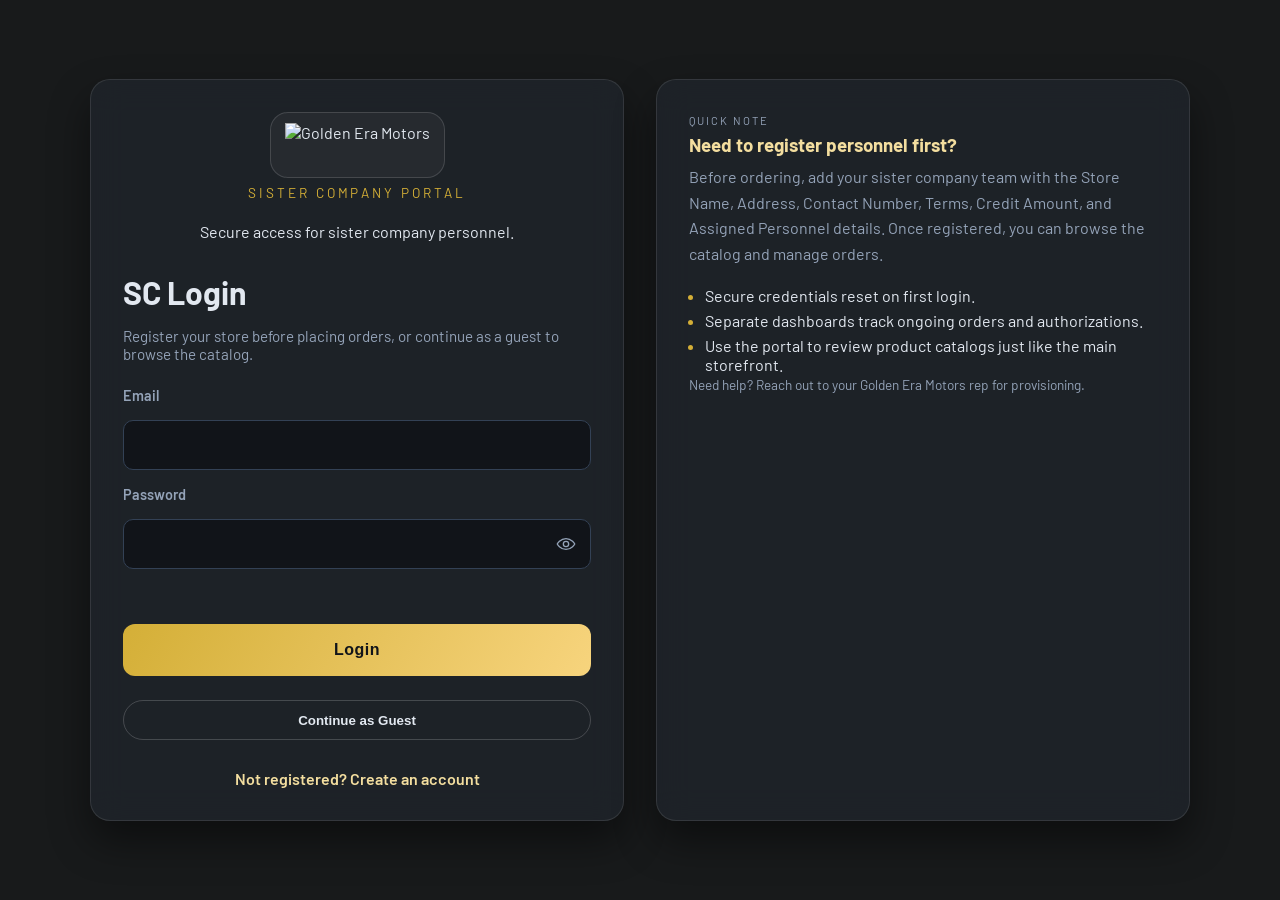
==== commit feb7531f: "Add files via upload" ====
--- a/sc-orders.html
+++ b/sc-orders.html
@@ -93,6 +93,21 @@
 <div class="container">
   <h2>My Orders</h2>
 
+  <div class="sc-orders-filters" style="display: flex; gap: 1rem; align-items: flex-end; margin-bottom: 1.5rem; flex-wrap: wrap;">
+    <div class="sc-field">
+      <label for="startDate" style="font-size: 0.85rem; color: #94A3B8; font-weight: 600;">Start Date</label>
+      <input type="date" id="startDate" style="background: #111419; border: 1px solid #334155; color: #E2E8F0; padding: 0.6rem; border-radius: 8px; min-width: 140px;">
+    </div>
+    <div class="sc-field">
+      <label for="endDate" style="font-size: 0.85rem; color: #94A3B8; font-weight: 600;">End Date</label>
+      <input type="date" id="endDate" style="background: #111419; border: 1px solid #334155; color: #E2E8F0; padding: 0.6rem; border-radius: 8px; min-width: 140px;">
+    </div>
+    <div style="display: flex; gap: 0.5rem;">
+      <button id="filterOrdersBtn" class="sc-btn sc-btn-secondary" type="button">Filter</button>
+      <button id="resetOrdersBtn" class="sc-btn sc-btn-ghost" type="button">Reset</button>
+    </div>
+  </div>
+
   <div class="table-container">
     <table>
       <thead>
--- a/sc-style.css
+++ b/sc-style.css
@@ -304,9 +304,9 @@
   align-items: center;
   justify-content: center;
   padding: 2rem;
-  background: radial-gradient(circle at top right, rgba(212, 175, 55, 0.25), transparent 40%),
-    radial-gradient(circle at 20% 20%, rgba(212, 175, 55, 0.18), transparent 45%),
-    #0f1113;
+  min-height: 100dvh;
+  background: url("https://pub-431a1eccf270455a99eab6163255ef53.r2.dev/logo/background.png") no-repeat center center;
+  background-size: cover;
 }
 
 .login-grid {
@@ -315,12 +315,15 @@
   grid-template-columns: repeat(auto-fit, minmax(280px, 1fr));
   gap: 2rem;
   align-items: stretch;
+  margin: auto;
 }
 
 .form-card,
 .info-card {
-  background: var(--card);
-  border: 1px solid var(--border);
+  background: rgba(33, 39, 46, 0.65);
+  backdrop-filter: blur(16px);
+  -webkit-backdrop-filter: blur(16px);
+  border: 1px solid rgba(255, 255, 255, 0.1);
   border-radius: 20px;
   padding: 2rem;
   box-shadow: 0 20px 40px rgba(0, 0, 0, 0.45);
@@ -336,6 +339,8 @@
   display: flex;
   flex-direction: column;
   gap: 0.35rem;
+  align-items: center;
+  text-align: center;
 }
 
 .login-brand .logo-link {
@@ -2195,6 +2200,130 @@
   font-weight: 600;
 }
 
+.sc-order-details-reorder {
+  margin-top: 1.5rem;
+  width: 100%;
+  display: flex;
+  align-items: center;
+  justify-content: center;
+  gap: 0.5rem;
+  padding: 0.9rem;
+  border: none;
+  border-radius: 12px;
+  background: linear-gradient(135deg, var(--primary) 0%, #F3DE9F 100%);
+  color: #0f1113;
+  font-size: 1rem;
+  font-weight: 700;
+  letter-spacing: 0.05em;
+  text-transform: uppercase;
+  cursor: pointer;
+  box-shadow: 0 8px 20px rgba(212, 175, 55, 0.3);
+  transition: transform 0.2s ease, box-shadow 0.2s ease, filter 0.2s ease;
+}
+
+.sc-order-details-reorder:hover {
+  transform: translateY(-2px);
+  box-shadow: 0 12px 28px rgba(212, 175, 55, 0.45);
+  filter: brightness(1.1);
+}
+
+.sc-order-details-reorder:active {
+  transform: translateY(0);
+  box-shadow: 0 4px 12px rgba(212, 175, 55, 0.3);
+}
+
+.sc-order-details-reorder svg {
+  width: 20px;
+  height: 20px;
+  fill: currentColor;
+}
+
+/* Order Stepper */
+.sc-order-stepper {
+  display: flex;
+  justify-content: space-between;
+  margin: 0 0 1.5rem;
+  position: relative;
+  padding: 0 0.5rem;
+}
+
+.sc-step {
+  display: flex;
+  flex-direction: column;
+  align-items: center;
+  position: relative;
+  flex: 1;
+  z-index: 1;
+}
+
+.sc-step:not(:last-child)::after {
+  content: '';
+  position: absolute;
+  top: 14px;
+  left: 50%;
+  width: 100%;
+  height: 2px;
+  background: rgba(255, 255, 255, 0.1);
+  z-index: -1;
+}
+
+.sc-step.is-completed:not(:last-child)::after {
+  background: var(--primary);
+}
+
+.sc-step-circle {
+  width: 28px;
+  height: 28px;
+  border-radius: 50%;
+  background: rgba(255, 255, 255, 0.05);
+  border: 2px solid rgba(255, 255, 255, 0.1);
+  display: flex;
+  align-items: center;
+  justify-content: center;
+  font-size: 0.75rem;
+  font-weight: 700;
+  color: var(--text-light);
+  margin-bottom: 0.5rem;
+  transition: all 0.3s ease;
+}
+
+.sc-step.is-active .sc-step-circle {
+  border-color: var(--primary);
+  color: var(--primary);
+  background: rgba(212, 175, 55, 0.1);
+  box-shadow: 0 0 0 4px rgba(212, 175, 55, 0.15);
+}
+
+.sc-step.is-completed .sc-step-circle {
+  background: var(--primary);
+  border-color: var(--primary);
+  color: #0f1113;
+}
+
+.sc-step-label {
+  font-size: 0.7rem;
+  text-transform: uppercase;
+  letter-spacing: 0.05em;
+  color: var(--text-light);
+  font-weight: 600;
+}
+
+.sc-step.is-active .sc-step-label {
+  color: var(--primary);
+}
+
+.sc-cancelled-banner {
+  width: 100%;
+  text-align: center;
+  padding: 0.75rem;
+  background: rgba(248, 113, 113, 0.1);
+  border: 1px solid rgba(248, 113, 113, 0.25);
+  border-radius: 12px;
+  color: #f87171;
+  font-weight: 600;
+  margin-bottom: 1.5rem;
+}
+
 .sc-order-row {
   cursor: pointer;
 }
@@ -2826,3 +2955,43 @@
     font-size: 1.25rem;
   }
 }
+
+/* Guest Notice */
+.sc-guest-notice {
+  background: var(--primary);
+  color: #0f1113;
+  padding: 0.6rem 1rem;
+  font-weight: 600;
+  font-size: 0.9rem;
+  position: relative;
+  z-index: 102;
+}
+
+.sc-guest-notice-content {
+  display: flex;
+  justify-content: center;
+  align-items: center;
+  gap: 1rem;
+  flex-wrap: wrap;
+  max-width: 1200px;
+  margin: 0 auto;
+}
+
+.sc-btn-xs {
+  background: #0f1113;
+  color: var(--primary);
+  padding: 0.3rem 0.85rem;
+  border-radius: 999px;
+  text-decoration: none;
+  font-size: 0.8rem;
+  font-weight: 700;
+  letter-spacing: 0.5px;
+  text-transform: uppercase;
+  transition: transform 0.2s ease, box-shadow 0.2s ease;
+}
+
+.sc-btn-xs:hover {
+  transform: translateY(-1px);
+  box-shadow: 0 4px 12px rgba(0, 0, 0, 0.2);
+  color: #fff;
+}
